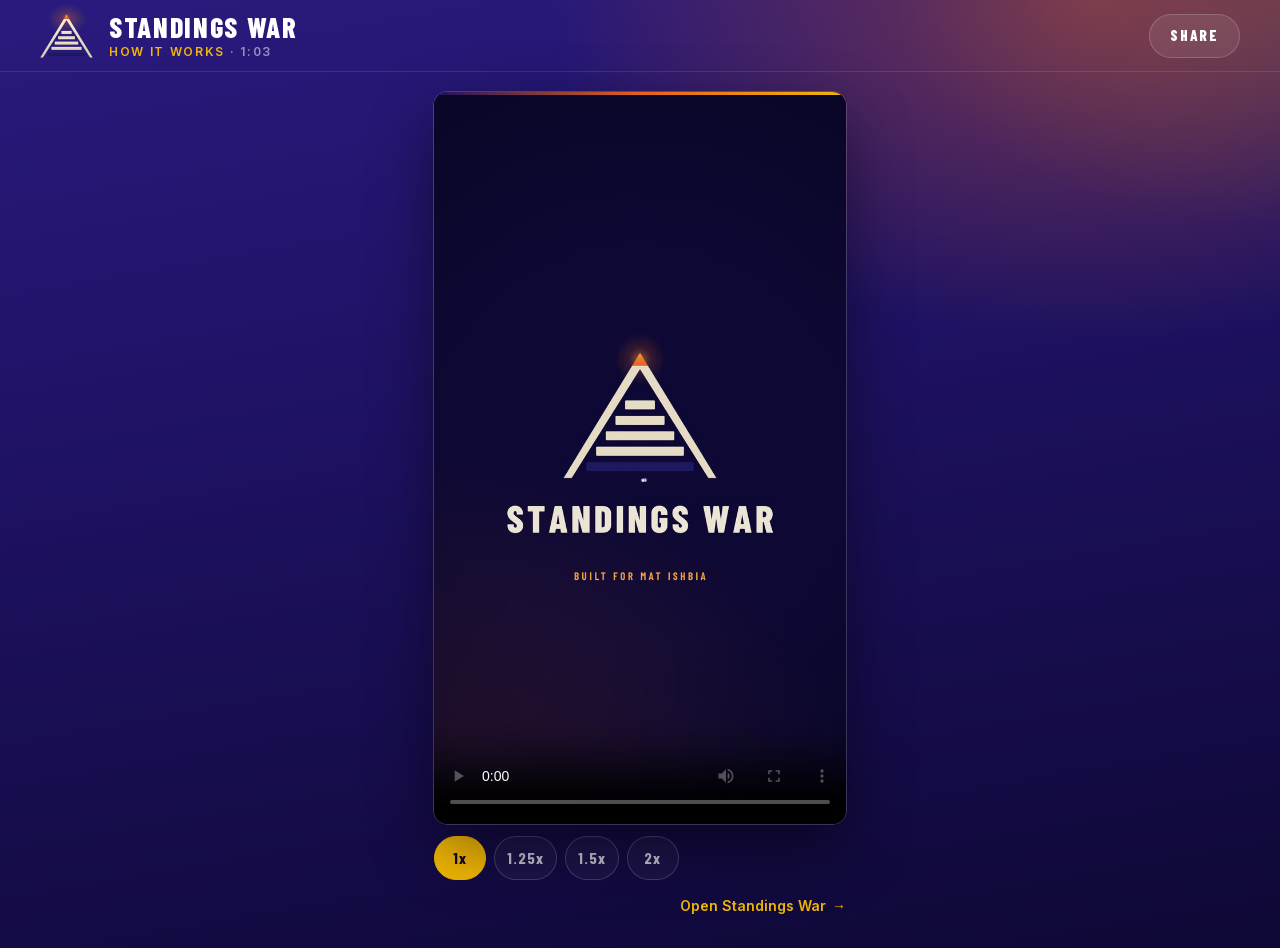
==== watch/index.html @ 0a8ad8cf "Standings War: first publish (review 0054f41, data as of 2026-11-17T10:05:21-07:00)" ====
<!doctype html>
<html lang="en">
<head>
<meta charset="utf-8">
<meta name="viewport" content="width=device-width, initial-scale=1">
<meta name="color-scheme" content="dark">
<meta name="theme-color" content="#0E0835">
<meta name="robots" content="noindex">
<title>Standings War · How it works</title>
<meta name="description" content="A 63-second tour of the owner's war room: how to read the race, the lines and the pick.">
<link rel="canonical" href="https://meltckr.github.io/standings-war/watch/">
<meta property="og:type" content="video.other">
<meta property="og:url" content="https://meltckr.github.io/standings-war/watch/">
<meta property="og:site_name" content="Standings War">
<meta property="og:title" content="Standings War · How it works">
<meta property="og:description" content="A 63-second tour of the owner's war room: how to read the race, the lines and the pick.">
<meta property="og:image" content="https://meltckr.github.io/standings-war/share/og-standings-war-watch-v2-20261117.jpg">
<meta property="og:image:secure_url" content="https://meltckr.github.io/standings-war/share/og-standings-war-watch-v2-20261117.jpg">
<meta property="og:image:type" content="image/jpeg">
<meta property="og:image:width" content="1200">
<meta property="og:image:height" content="630">
<meta property="og:image:alt" content="Standings War share card: the Summit mark, an ivory staircase with a glowing orange peak, above the Standings War wordmark and a gold play button that reads How it works, 1:03.">
<meta property="og:video" content="https://meltckr.github.io/standings-war/video/standings-war-how-it-works-v2-9x16.mp4">
<meta property="og:video:url" content="https://meltckr.github.io/standings-war/video/standings-war-how-it-works-v2-9x16.mp4">
<meta property="og:video:secure_url" content="https://meltckr.github.io/standings-war/video/standings-war-how-it-works-v2-9x16.mp4">
<meta property="og:video:type" content="video/mp4">
<meta property="og:video:width" content="720">
<meta property="og:video:height" content="1280">
<meta name="twitter:card" content="summary_large_image">
<meta name="twitter:title" content="Standings War · How it works">
<meta name="twitter:description" content="A 63-second tour of the owner's war room: how to read the race, the lines and the pick.">
<meta name="twitter:image" content="https://meltckr.github.io/standings-war/share/og-standings-war-watch-v2-20261117.jpg">
<meta name="twitter:image:alt" content="Standings War share card: the Summit mark, an ivory staircase with a glowing orange peak, above the Standings War wordmark and a gold play button that reads How it works, 1:03.">
<link rel="icon" href="../favicon.ico" sizes="16x16 32x32 48x48">
<link rel="icon" href="../favicon.svg" type="image/svg+xml">
<link rel="icon" href="../favicon-32.png" type="image/png" sizes="32x32">
<link rel="icon" href="../favicon-16.png" type="image/png" sizes="16x16">
<link rel="apple-touch-icon" href="../apple-touch-icon.png" sizes="180x180">
<meta name="apple-mobile-web-app-title" content="Standings War">
<link rel="preload" href="../fonts/barlow-condensed-800.woff2" as="font" type="font/woff2" crossorigin>
<link rel="preload" href="../fonts/barlow-condensed-700.woff2" as="font" type="font/woff2" crossorigin>
<link rel="preload" href="../fonts/inter-var.woff2" as="font" type="font/woff2" crossorigin>
<style>
/* Standings War, the film on its own page. Tokens, fonts and the player's look follow ../css/styles.css (the War Room). */
@font-face{font-family:"Barlow Condensed";font-style:normal;font-weight:700;font-display:swap;src:url(../fonts/barlow-condensed-700.woff2) format("woff2")}
@font-face{font-family:"Barlow Condensed";font-style:normal;font-weight:800;font-display:swap;src:url(../fonts/barlow-condensed-800.woff2) format("woff2")}
@font-face{font-family:"Inter";font-style:normal;font-weight:400 800;font-display:swap;src:url(../fonts/inter-var.woff2) format("woff2")}
/* --chrome is everything on the first screen that is not the film (header + speed row). The film takes the full width
   unless that would push the speed row off the screen; then it is as tall as fits, so the whole player stays in view. */
:root{--purple:#1D1160;--orange:#E56020;--gold:#F2B705;--night:#0E0835;--rule:rgba(255,255,255,.10);--rule-2:rgba(255,255,255,.18);--tx:#fff;--tx-2:rgba(255,255,255,.74);--tx-3:rgba(255,255,255,.52);
--cond:"Barlow Condensed",sans-serif;--font:Inter,sans-serif;--chrome:112px;--fit:calc((100vh - var(--chrome)) * 9 / 16)}
@supports (height:100dvh){:root{--fit:calc((100dvh - var(--chrome)) * 9 / 16)}}
*{box-sizing:border-box}html{-webkit-text-size-adjust:100%}
body{margin:0;min-height:100vh;min-height:100dvh;color:var(--tx);font:16px/1.5 var(--font);-webkit-font-smoothing:antialiased;
  background:radial-gradient(70% 60% at 85% 0%,rgba(229,96,32,.40) 0%,rgba(229,96,32,0) 60%),radial-gradient(50% 40% at 100% 0%,rgba(242,183,5,.18),rgba(242,183,5,0) 60%),linear-gradient(170deg,#2A1A7E 0%,#1D1160 45%,var(--night) 100%) var(--night)}
h1,p{margin:0}
.top{display:flex;align-items:center;justify-content:space-between;gap:12px;height:52px;padding:0 12px 0 14px;border-bottom:1px solid var(--rule)}
.brand{display:flex;align-items:center;gap:10px;min-width:0}
.mark{position:relative;display:block;width:36px;height:30px;flex:none}
.mark::before{content:"";position:absolute;left:50%;top:-7px;width:28px;height:20px;margin-left:-14px;border-radius:50%;background:radial-gradient(closest-side,rgba(229,96,32,.42),rgba(242,183,5,.10) 60%,rgba(229,96,32,0));pointer-events:none}
.mark img{position:relative;display:block;width:36px;height:30px}
.wm{font:800 21px/1 var(--cond);letter-spacing:.06em;text-transform:uppercase;white-space:nowrap}
.sub{margin-top:4px;font:600 11px/1 var(--font);letter-spacing:.12em;text-transform:uppercase;color:var(--gold);white-space:nowrap}
.sub span{color:var(--tx-3)}
.share{all:unset;box-sizing:border-box;flex:none;min-height:44px;padding:0 16px;display:inline-flex;align-items:center;border-radius:99px;font:800 14px/1 var(--cond);letter-spacing:.12em;text-transform:uppercase;color:#fff;background:rgba(255,255,255,.08);border:1px solid var(--rule-2);cursor:pointer}
.share:hover{background:rgba(255,255,255,.16)}
.stage{display:flex;flex-direction:column;align-items:center}
.frame{position:relative;width:min(100%,480px,max(180px,var(--fit)));aspect-ratio:9/16;border-radius:12px;overflow:hidden;background:#08051F;box-shadow:0 0 0 1px var(--rule-2),0 24px 64px rgba(0,0,0,.45)}
.frame::before{content:"";position:absolute;inset:0 0 auto 0;height:3px;background:linear-gradient(90deg,var(--purple),var(--orange) 50%,var(--gold));z-index:1;pointer-events:none}
.frame video{display:block;width:100%;height:100%;object-fit:contain;background:#08051F}
.bar{display:flex;flex-wrap:wrap;align-items:center;justify-content:space-between;gap:4px 12px;width:100%;padding:8px 12px}
.speed{display:flex;align-items:center;gap:4px}
.rate{all:unset;box-sizing:border-box;min-width:44px;min-height:44px;padding:0 6px;display:inline-flex;align-items:center;justify-content:center;border-radius:99px;font:700 15px/1 var(--cond);letter-spacing:.06em;color:var(--tx-2);border:1px solid var(--rule-2);background:rgba(255,255,255,.04);cursor:pointer}
.rate:hover{border-color:rgba(242,183,5,.5);color:#fff}
.rate[aria-pressed="true"]{background:var(--gold);border-color:var(--gold);color:var(--night)}
.open{display:inline-flex;align-items:center;gap:6px;min-height:44px;margin-left:auto;font:600 14px/1 var(--font);color:var(--gold);text-decoration:none;white-space:nowrap}
.open:hover{color:#fff}
.rate:focus-visible,.share:focus-visible,.open:focus-visible{outline:2px solid var(--gold);outline-offset:2px}
.open:focus-visible{border-radius:6px}
.toast{position:fixed;left:50%;top:60px;z-index:5;transform:translateX(-50%);width:max-content;max-width:calc(100% - 24px);padding:10px 16px;border-radius:12px;background:#08051F;border:1px solid rgba(242,183,5,.45);font-size:13px;line-height:1.4;color:#fff;text-align:center;word-break:break-word}
.toast:empty{display:none}
html:not(.js) .needs-js{display:none}
@media (max-width:373px){:root{--chrome:160px}}   /* the speed row wraps to two lines */
@media (max-width:339px){.sub span{display:none}.share{padding:0 12px}}
@media (min-width:700px){
  :root{--chrome:168px}
  .top{height:72px;padding:0 max(24px,calc(50% - 600px))}.brand{gap:16px}
  .mark,.mark img{width:53px;height:44px}.mark::before{top:-10px;width:40px;height:30px;margin-left:-20px}
  .wm{font-size:28px}.sub{margin-top:5px;font-size:12px;letter-spacing:.14em}
  .share{padding:0 20px;font-size:15px}
  .stage{padding-top:20px}
  .frame{border-radius:14px}
  .bar{width:max(366px,min(480px,var(--fit)));padding:12px 0 20px}
  .speed{gap:8px}.rate{min-width:52px;padding:0 12px;font-size:16px}
  .toast{top:84px}
}
</style>
</head>
<body>
<header class="top">
  <div class="brand">
    <span class="mark"><img src="../brand/summit-mark-88.png" srcset="../brand/summit-mark-88.png 2x, ../brand/summit-mark-176.png 4x" width="36" height="30" alt=""></span>
    <div>
      <p class="wm">Standings War</p>
      <h1 class="sub">How it works <span>&middot; 1:03</span></h1>
    </div>
  </div>
  <button type="button" class="share needs-js" id="share">Share</button>
</header>

<main class="stage">
  <div class="frame">
    <video id="film" controls playsinline preload="metadata" poster="../video/poster-v2-9x16.jpg" width="720" height="1280" aria-label="Standings War: how it works, 63 seconds, captions on the picture">
      <source src="../video/standings-war-how-it-works-v2-9x16.mp4" type="video/mp4">
      <a href="../video/standings-war-how-it-works-v2-9x16.mp4">Watch the film (MP4)</a>
    </video>
  </div>
  <div class="bar">
    <div class="speed needs-js" role="group" aria-label="Playback speed">
      <button type="button" class="rate" data-rate="1" aria-pressed="true">1x</button>
      <button type="button" class="rate" data-rate="1.25" aria-pressed="false">1.25x</button>
      <button type="button" class="rate" data-rate="1.5" aria-pressed="false">1.5x</button>
      <button type="button" class="rate" data-rate="2" aria-pressed="false">2x</button>
    </div>
    <a class="open" href="../">Open Standings War <span aria-hidden="true">&rarr;</span></a>
  </div>
  <p class="toast" id="status" role="status" aria-live="polite"></p>
</main>

<script>
(function () {
  document.documentElement.className = "js";
  var v = document.getElementById("film"), status = document.getElementById("status");
  var rates = Array.prototype.slice.call(document.querySelectorAll(".rate")), rate = 1, timer;
  function setRate(r) {
    rate = r;
    v.playbackRate = r; v.defaultPlaybackRate = r;
    rates.forEach(function (b) { b.setAttribute("aria-pressed", String(parseFloat(b.getAttribute("data-rate")) === r)); });
  }
  rates.forEach(function (b) { b.addEventListener("click", function () { setRate(parseFloat(b.getAttribute("data-rate"))); }); });
  // A speed picked before the film has loaded has to be put back once it does.
  v.addEventListener("loadedmetadata", function () { v.playbackRate = rate; });

  // Share this page's link: the phone's share sheet where there is one, otherwise copy it.
  function say(text, keep) {
    status.textContent = text;
    clearTimeout(timer);
    if (!keep) timer = setTimeout(function () { status.textContent = ""; }, 4000);
  }
  document.getElementById("share").addEventListener("click", function () {
    var url = location.href.split(/[?#]/)[0];
    if (navigator.share) {
      navigator.share({ title: "Standings War: how it works", url: url }).catch(function () {});
      return;
    }
    if (navigator.clipboard && navigator.clipboard.writeText) {
      navigator.clipboard.writeText(url).then(function () { say("Link copied."); }, function () { say("Copy this link: " + url, true); });
    } else say("Copy this link: " + url, true);
  });
})();
</script>
</body>
</html>
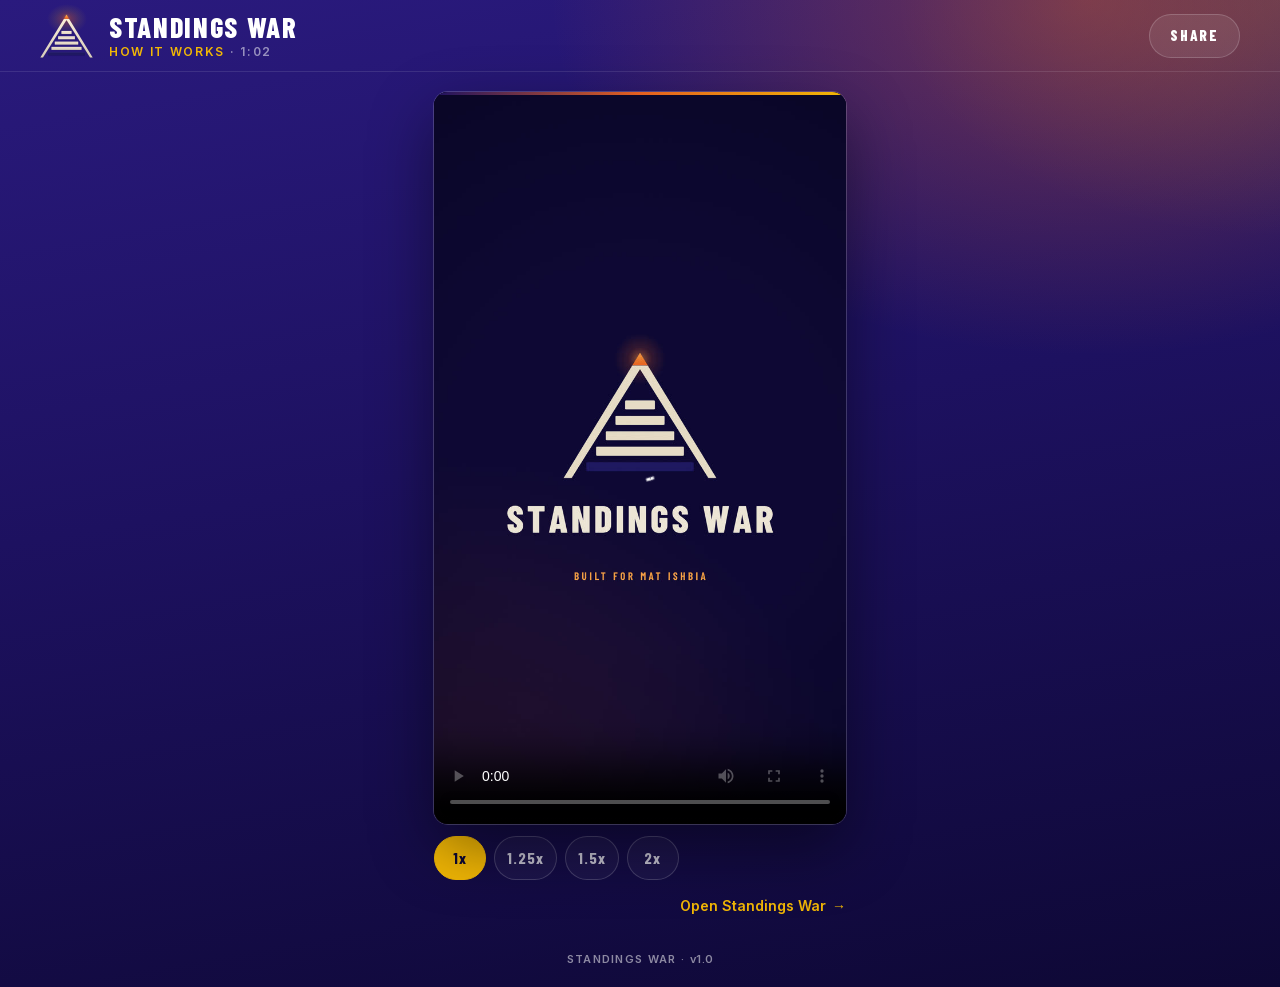
==== commit f68119ca: "release: v1.0.0 (data as of 2026-11-17T10:05:21-07:00)" ====
--- a/watch/index.html
+++ b/watch/index.html
@@ -7,19 +7,20 @@
 <meta name="theme-color" content="#0E0835">
 <meta name="robots" content="noindex">
 <title>Standings War · How it works</title>
-<meta name="description" content="A 63-second tour of the owner's war room: how to read the race, the lines and the pick.">
+<meta name="version" content="1.0.0">
+<meta name="description" content="A 62-second tour of the owner's war room: how to read the race, the lines and the pick.">
 <link rel="canonical" href="https://meltckr.github.io/standings-war/watch/">
 <meta property="og:type" content="video.other">
 <meta property="og:url" content="https://meltckr.github.io/standings-war/watch/">
 <meta property="og:site_name" content="Standings War">
 <meta property="og:title" content="Standings War · How it works">
-<meta property="og:description" content="A 63-second tour of the owner's war room: how to read the race, the lines and the pick.">
-<meta property="og:image" content="https://meltckr.github.io/standings-war/share/og-standings-war-watch-v2-20261117.jpg">
-<meta property="og:image:secure_url" content="https://meltckr.github.io/standings-war/share/og-standings-war-watch-v2-20261117.jpg">
+<meta property="og:description" content="A 62-second tour of the owner's war room: how to read the race, the lines and the pick.">
+<meta property="og:image" content="https://meltckr.github.io/standings-war/share/og-standings-war-watch-v3-20261117.jpg">
+<meta property="og:image:secure_url" content="https://meltckr.github.io/standings-war/share/og-standings-war-watch-v3-20261117.jpg">
 <meta property="og:image:type" content="image/jpeg">
 <meta property="og:image:width" content="1200">
 <meta property="og:image:height" content="630">
-<meta property="og:image:alt" content="Standings War share card: the Summit mark, an ivory staircase with a glowing orange peak, above the Standings War wordmark and a gold play button that reads How it works, 1:03.">
+<meta property="og:image:alt" content="Standings War share card: the Summit mark, an ivory staircase with a glowing orange peak, above the Standings War wordmark and a gold play button that reads How it works, 1:02.">
 <meta property="og:video" content="https://meltckr.github.io/standings-war/video/standings-war-how-it-works-v2-9x16.mp4">
 <meta property="og:video:url" content="https://meltckr.github.io/standings-war/video/standings-war-how-it-works-v2-9x16.mp4">
 <meta property="og:video:secure_url" content="https://meltckr.github.io/standings-war/video/standings-war-how-it-works-v2-9x16.mp4">
@@ -28,9 +29,9 @@
 <meta property="og:video:height" content="1280">
 <meta name="twitter:card" content="summary_large_image">
 <meta name="twitter:title" content="Standings War · How it works">
-<meta name="twitter:description" content="A 63-second tour of the owner's war room: how to read the race, the lines and the pick.">
-<meta name="twitter:image" content="https://meltckr.github.io/standings-war/share/og-standings-war-watch-v2-20261117.jpg">
-<meta name="twitter:image:alt" content="Standings War share card: the Summit mark, an ivory staircase with a glowing orange peak, above the Standings War wordmark and a gold play button that reads How it works, 1:03.">
+<meta name="twitter:description" content="A 62-second tour of the owner's war room: how to read the race, the lines and the pick.">
+<meta name="twitter:image" content="https://meltckr.github.io/standings-war/share/og-standings-war-watch-v3-20261117.jpg">
+<meta name="twitter:image:alt" content="Standings War share card: the Summit mark, an ivory staircase with a glowing orange peak, above the Standings War wordmark and a gold play button that reads How it works, 1:02.">
 <link rel="icon" href="../favicon.ico" sizes="16x16 32x32 48x48">
 <link rel="icon" href="../favicon.svg" type="image/svg+xml">
 <link rel="icon" href="../favicon-32.png" type="image/png" sizes="32x32">
@@ -80,6 +81,8 @@
 .toast{position:fixed;left:50%;top:60px;z-index:5;transform:translateX(-50%);width:max-content;max-width:calc(100% - 24px);padding:10px 16px;border-radius:12px;background:#08051F;border:1px solid rgba(242,183,5,.45);font-size:13px;line-height:1.4;color:#fff;text-align:center;word-break:break-word}
 .toast:empty{display:none}
 html:not(.js) .needs-js{display:none}
+.foot{padding:4px 12px 20px;text-align:center;font:600 11px/1.4 var(--font);letter-spacing:.12em;text-transform:uppercase;color:var(--tx-3)}
+.foot span{text-transform:none;letter-spacing:.04em}
 @media (max-width:373px){:root{--chrome:160px}}   /* the speed row wraps to two lines */
 @media (max-width:339px){.sub span{display:none}.share{padding:0 12px}}
 @media (min-width:700px){
@@ -102,7 +105,7 @@
     <span class="mark"><img src="../brand/summit-mark-88.png" srcset="../brand/summit-mark-88.png 2x, ../brand/summit-mark-176.png 4x" width="36" height="30" alt=""></span>
     <div>
       <p class="wm">Standings War</p>
-      <h1 class="sub">How it works <span>&middot; 1:03</span></h1>
+      <h1 class="sub">How it works <span>&middot; 1:02</span></h1>
     </div>
   </div>
   <button type="button" class="share needs-js" id="share">Share</button>
@@ -110,7 +113,7 @@
 
 <main class="stage">
   <div class="frame">
-    <video id="film" controls playsinline preload="metadata" poster="../video/poster-v2-9x16.jpg" width="720" height="1280" aria-label="Standings War: how it works, 63 seconds, captions on the picture">
+    <video id="film" controls playsinline preload="metadata" poster="../video/poster-v2-9x16.jpg" width="720" height="1280" aria-label="Standings War: how it works, 62 seconds, captions on the picture">
       <source src="../video/standings-war-how-it-works-v2-9x16.mp4" type="video/mp4">
       <a href="../video/standings-war-how-it-works-v2-9x16.mp4">Watch the film (MP4)</a>
     </video>
@@ -126,6 +129,7 @@
   </div>
   <p class="toast" id="status" role="status" aria-live="polite"></p>
 </main>
+<footer class="foot" title="Standings War 1.0.0">Standings War &middot; <span>v1.0</span></footer>
 
 <script>
 (function () {
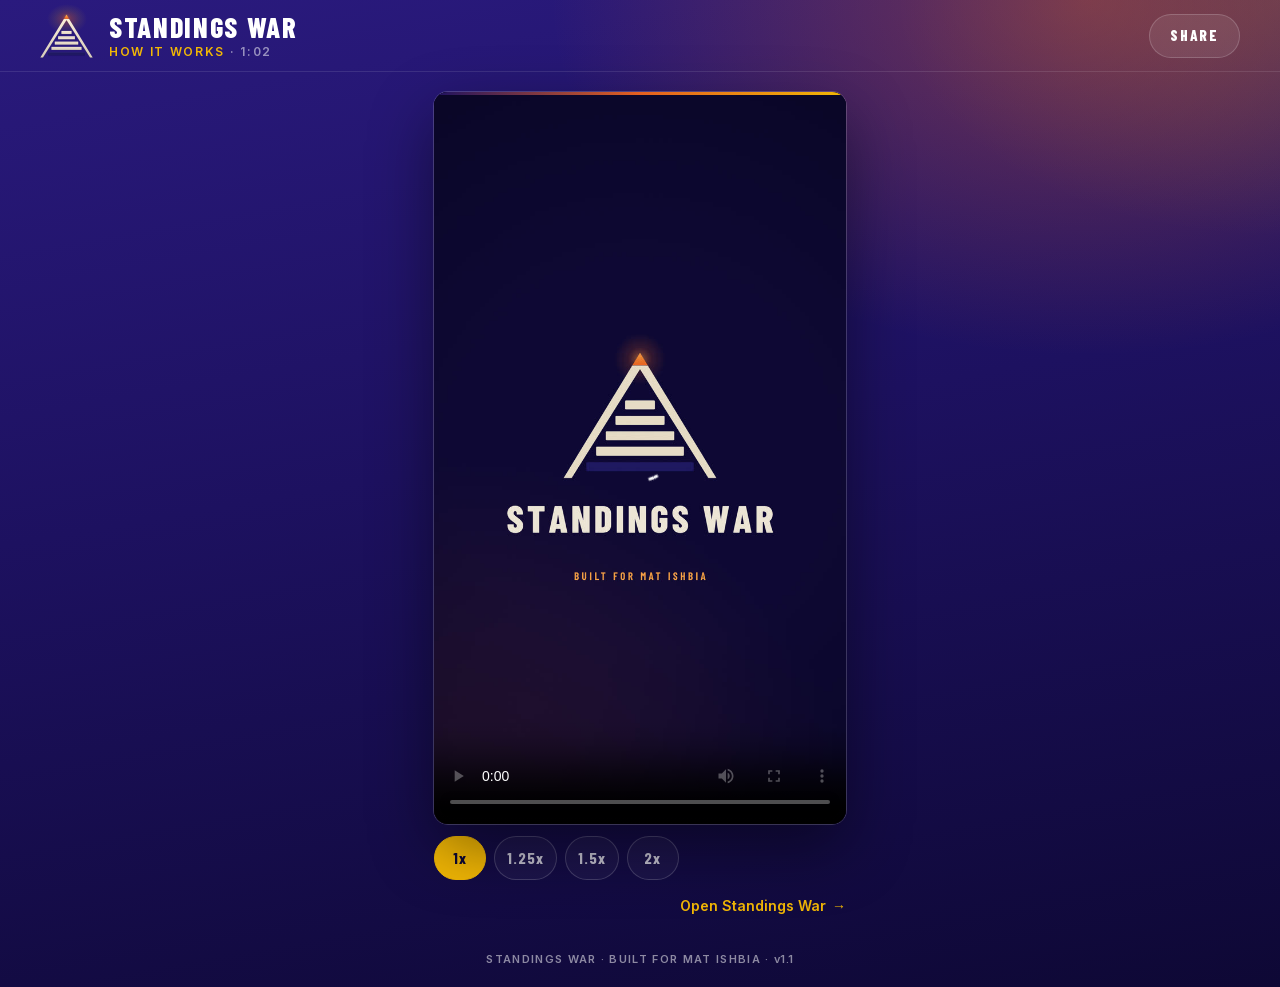
==== commit 85f0c8ae: "release: v1.1.0 (data as of 2026-11-17T16:33:41-07:00)" ====
--- a/watch/index.html
+++ b/watch/index.html
@@ -7,7 +7,7 @@
 <meta name="theme-color" content="#0E0835">
 <meta name="robots" content="noindex">
 <title>Standings War · How it works</title>
-<meta name="version" content="1.0.0">
+<meta name="version" content="1.1.0">
 <meta name="description" content="A 62-second tour of the owner's war room: how to read the race, the lines and the pick.">
 <link rel="canonical" href="https://meltckr.github.io/standings-war/watch/">
 <meta property="og:type" content="video.other">
@@ -129,7 +129,7 @@
   </div>
   <p class="toast" id="status" role="status" aria-live="polite"></p>
 </main>
-<footer class="foot" title="Standings War 1.0.0">Standings War &middot; <span>v1.0</span></footer>
+<footer class="foot" title="Standings War 1.1.0">Standings War &middot; Built for Mat Ishbia &middot; <span>v1.1</span></footer>
 
 <script>
 (function () {
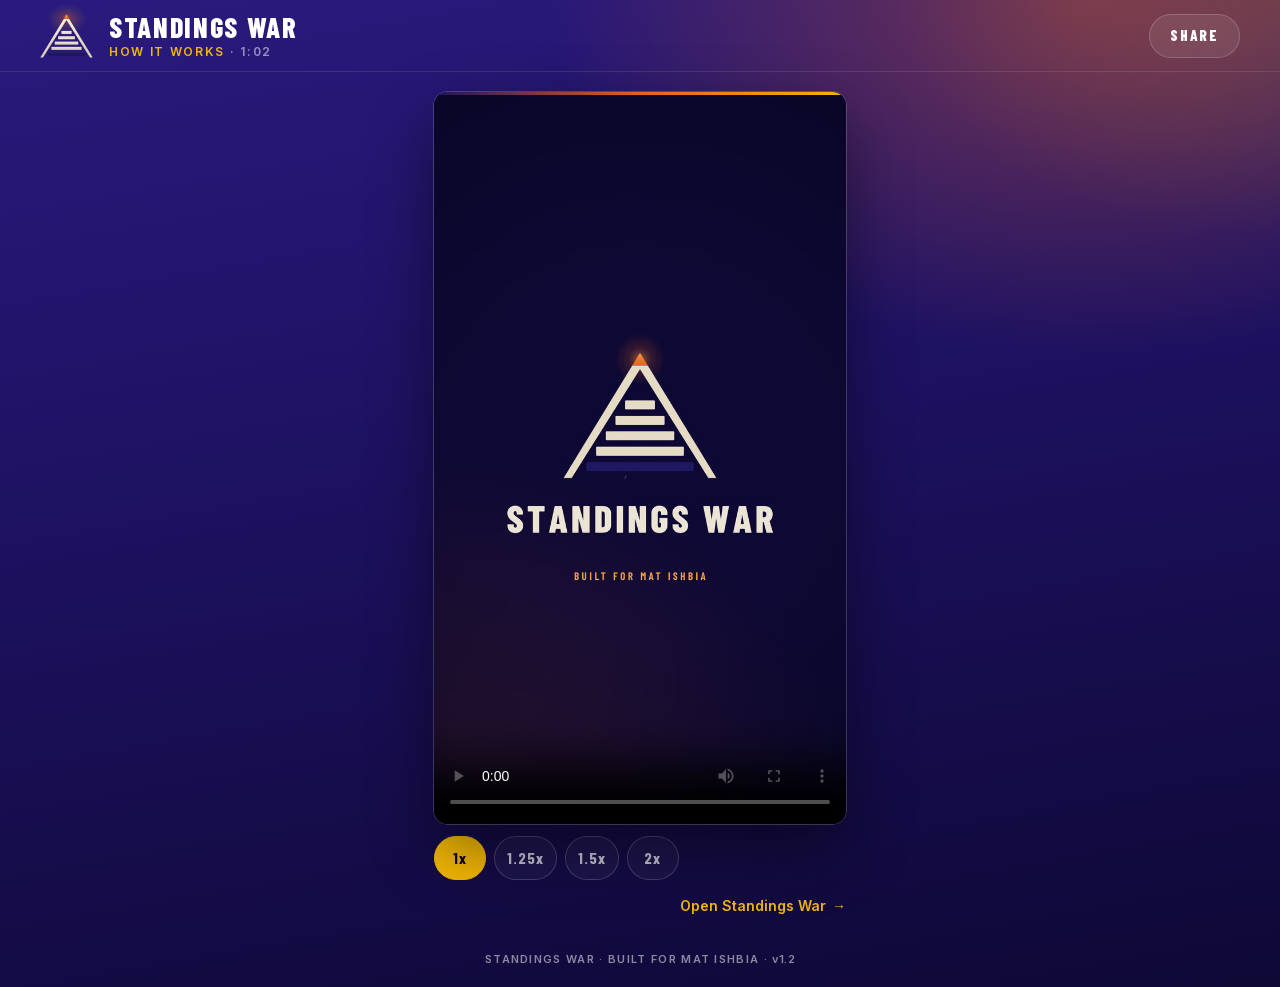
==== commit 1af96c24: "release: v1.2.0 (data as of 2026-11-18T07:36:14-07:00)" ====
--- a/watch/index.html
+++ b/watch/index.html
@@ -7,7 +7,7 @@
 <meta name="theme-color" content="#0E0835">
 <meta name="robots" content="noindex">
 <title>Standings War · How it works</title>
-<meta name="version" content="1.1.0">
+<meta name="version" content="1.2.0">
 <meta name="description" content="A 62-second tour of the owner's war room: how to read the race, the lines and the pick.">
 <link rel="canonical" href="https://meltckr.github.io/standings-war/watch/">
 <meta property="og:type" content="video.other">
@@ -129,7 +129,7 @@
   </div>
   <p class="toast" id="status" role="status" aria-live="polite"></p>
 </main>
-<footer class="foot" title="Standings War 1.1.0">Standings War &middot; Built for Mat Ishbia &middot; <span>v1.1</span></footer>
+<footer class="foot" title="Standings War 1.2.0">Standings War &middot; Built for Mat Ishbia &middot; <span>v1.2</span></footer>
 
 <script>
 (function () {
